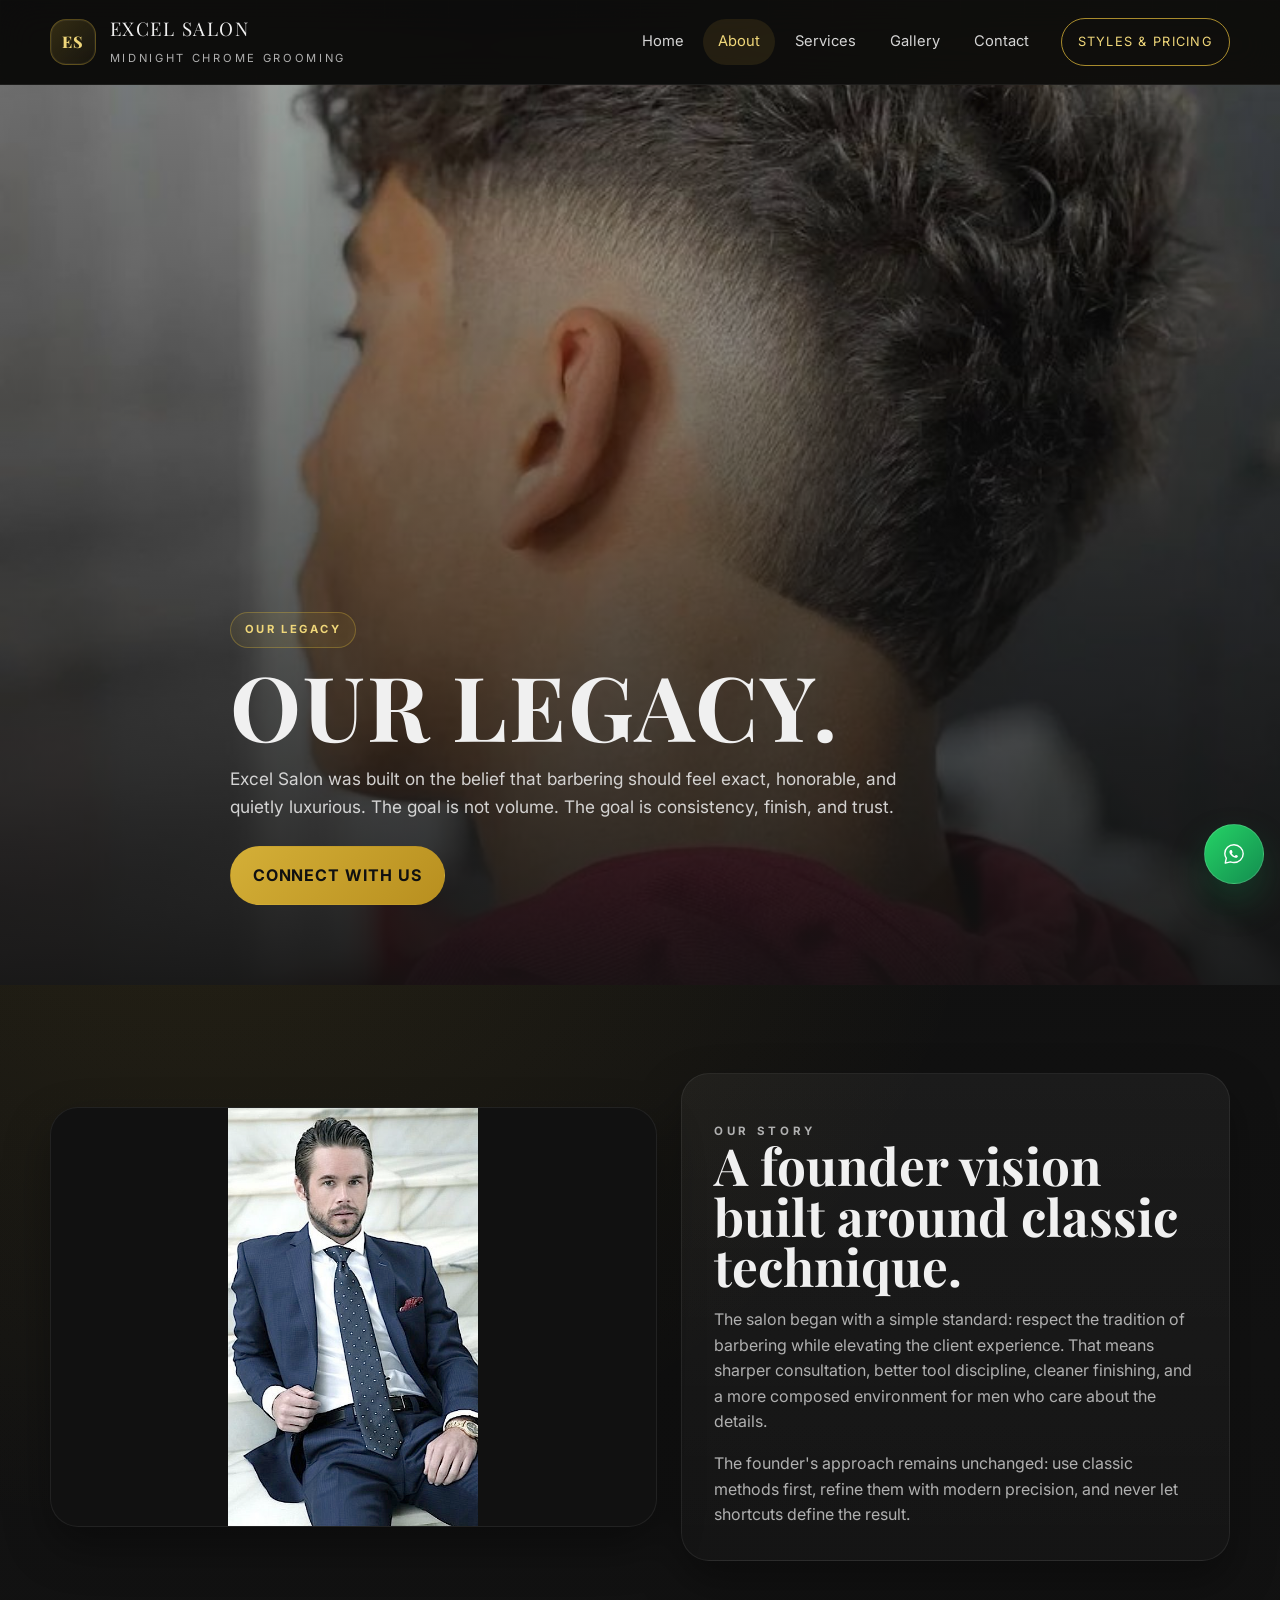
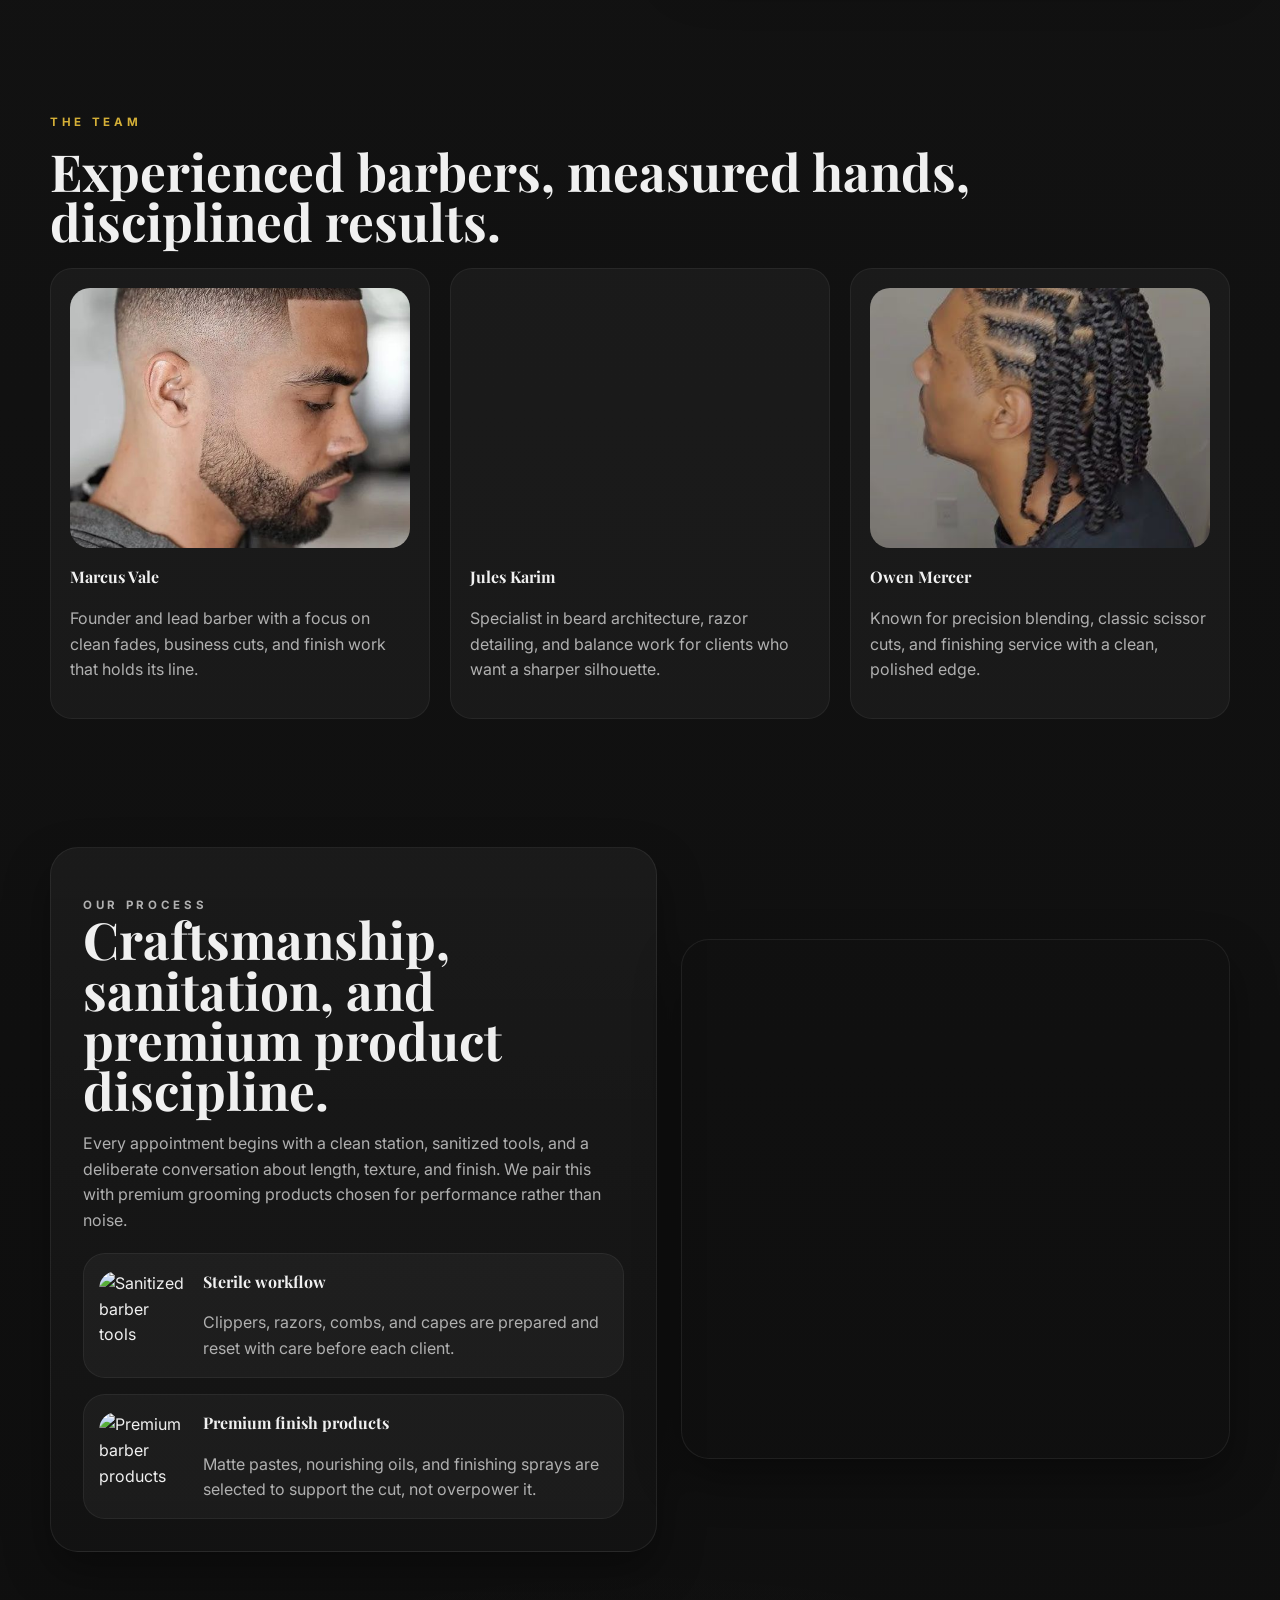
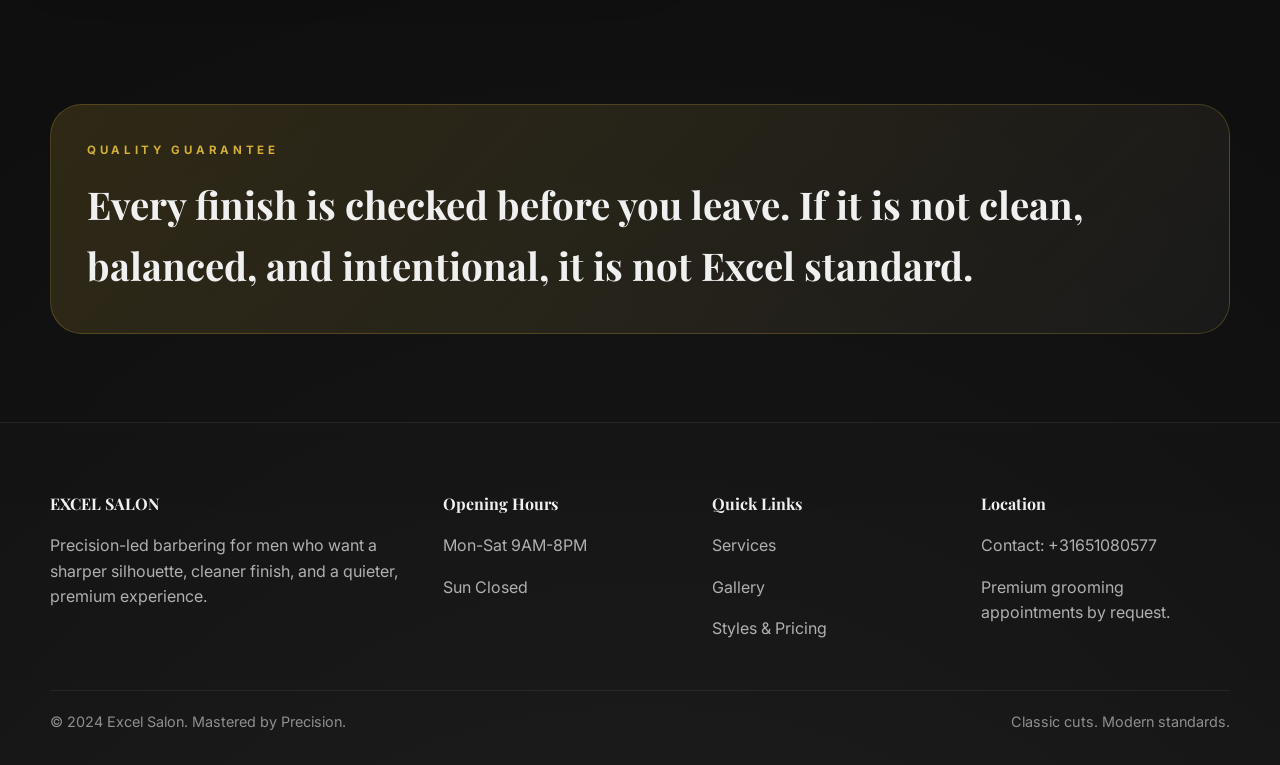
==== about.html @ 348586d0 "Initial commit" ====
<!doctype html>
<html lang="en">
<head>
  <meta charset="utf-8">
  <meta name="viewport" content="width=device-width, initial-scale=1">
  <meta name="description" content="Learn the story, standards, and team behind Excel Salon.">
  <title>Excel Salon | About Us</title>
  <link rel="stylesheet" href="styles.css">
</head>
<body>
  <!-- Global header injected by scripts.js -->
  <div data-global-header></div>

  <main>
    <section class="hero">
      <div class="hero-media" style="background-image:url('img/mens-28.jpg');"></div>
      <div class="container hero-copy reveal">
        <span class="hero-eyebrow">Our Legacy</span>
        <h1 class="hero-title">OUR LEGACY.</h1>
        <p>Excel Salon was built on the belief that barbering should feel exact, honorable, and quietly luxurious. The goal is not volume. The goal is consistency, finish, and trust.</p>
        <div class="hero-actions">
          <a class="btn btn-primary" href="contact.html">Connect With Us</a>
        </div>
      </div>
    </section>

    <section class="section reveal">
      <div class="container split">
        <div class="panel card-media" style="background-image:url('img/founder.jpg'); background-size:contain; background-repeat:no-repeat; background-position:center top; background-color:#111; min-height:420px;"></div>
        <div class="copy-block panel">
          <p class="section-kicker">Our Story</p>
          <h2 class="section-title">A founder vision built around classic technique.</h2>
          <p>The salon began with a simple standard: respect the tradition of barbering while elevating the client experience. That means sharper consultation, better tool discipline, cleaner finishing, and a more composed environment for men who care about the details.</p>
          <p>The founder's approach remains unchanged: use classic methods first, refine them with modern precision, and never let shortcuts define the result.</p>
        </div>
      </div>
    </section>

    <section class="section compact reveal">
      <div class="container">
        <p class="section-kicker">The Team</p>
        <h2 class="section-title">Experienced barbers, measured hands, disciplined results.</h2>
        <div class="grid-3" style="margin-top:1.4rem;">
          <article class="team-card">
            <div class="team-avatar" style="background-image:url('img/mens-11.jpg');"></div>
            <h4>Marcus Vale</h4>
            <p>Founder and lead barber with a focus on clean fades, business cuts, and finish work that holds its line.</p>
          </article>
          <article class="team-card">
            <div class="team-avatar" style="background-image:url('https://images.unsplash.com/photo-1519085360753-af0119f7cbe7?auto=format&fit=crop&w=1000&q=80');"></div>
            <h4>Jules Karim</h4>
            <p>Specialist in beard architecture, razor detailing, and balance work for clients who want a sharper silhouette.</p>
          </article>
          <article class="team-card">
            <div class="team-avatar" style="background-image:url('img/mens-25.jpg');"></div>
            <h4>Owen Mercer</h4>
            <p>Known for precision blending, classic scissor cuts, and finishing service with a clean, polished edge.</p>
          </article>
        </div>
      </div>
    </section>

    <section class="section compact reveal">
      <div class="container split">
        <div class="copy-block panel">
          <p class="section-kicker">Our Process</p>
          <h2 class="section-title">Craftsmanship, sanitation, and premium product discipline.</h2>
          <p>Every appointment begins with a clean station, sanitized tools, and a deliberate conversation about length, texture, and finish. We pair this with premium grooming products chosen for performance rather than noise.</p>
          <div class="feature-list" style="margin-top:1.2rem;">
            <div class="feature-item">
              <img class="feature-thumb" src="https://images.unsplash.com/photo-1624747006121-5e0c1b5b78c7?auto=format&fit=crop&w=500&q=80" alt="Sanitized barber tools">
              <div>
                <h4>Sterile workflow</h4>
                <p>Clippers, razors, combs, and capes are prepared and reset with care before each client.</p>
              </div>
            </div>
            <div class="feature-item">
              <img class="feature-thumb" src="https://images.unsplash.com/photo-1582095133179-bfd08e2fc6b3?auto=format&fit=crop&w=500&q=80" alt="Premium barber products">
              <div>
                <h4>Premium finish products</h4>
                <p>Matte pastes, nourishing oils, and finishing sprays are selected to support the cut, not overpower it.</p>
              </div>
            </div>
          </div>
        </div>
        <div class="panel card-media" style="background-image:url('https://images.unsplash.com/photo-1521590832167-7bcbfaa6381f?auto=format&fit=crop&w=1200&q=80'); min-height:520px;"></div>
      </div>
    </section>

    <section class="section reveal">
      <div class="container cta-banner">
        <p class="section-kicker">Quality Guarantee</p>
        <h2>Every finish is checked before you leave. If it is not clean, balanced, and intentional, it is not Excel standard.</h2>
      </div>
    </section>
  </main>

  <!-- Global footer injected by scripts.js -->
  <div data-global-footer></div>
  <script src="scripts.js" defer></script>
</body>
</html>
---- styles.css ----
@import url('https://fonts.googleapis.com/css2?family=Inter:wght@400;500;600;700;800&family=Playfair+Display:wght@600;700;800&display=swap');

:root {
  --bg: #121212;
  --bg-soft: #171717;
  --bg-panel: #1b1b1b;
  --bg-elevated: #202020;
  --text: #f0f0f0;
  --muted: #b0b0b0;
  --line: #333333;
  --gold: #d4af37;
  --gold-soft: #f0d77a;
  --green: #25d366;
  --shadow: 0 20px 45px rgba(0, 0, 0, 0.35);
  --radius-xl: 28px;
  --radius-lg: 22px;
  --radius-md: 16px;
  --max-width: 1180px;
}

* {
  box-sizing: border-box;
}

html {
  scroll-behavior: smooth;
}

body {
  margin: 0;
  font-family: 'Inter', sans-serif;
  color: var(--text);
  background:
    radial-gradient(circle at 15% 18%, rgba(212, 175, 55, 0.12), transparent 24%),
    radial-gradient(circle at 86% 8%, rgba(212, 175, 55, 0.08), transparent 18%),
    radial-gradient(circle at 50% 110%, rgba(255, 255, 255, 0.05), transparent 28%),
    linear-gradient(180deg, #0d0d0d 0%, #121212 34%, #0e0e0e 100%);
  line-height: 1.6;
}

body::before {
  content: '';
  position: fixed;
  inset: 0;
  pointer-events: none;
  background-image:
    linear-gradient(rgba(255, 255, 255, 0.02) 1px, transparent 1px),
    linear-gradient(90deg, rgba(255, 255, 255, 0.02) 1px, transparent 1px);
  background-size: 64px 64px;
  mask-image: linear-gradient(180deg, rgba(0, 0, 0, 0.75), transparent 95%);
  z-index: -1;
}

a {
  color: inherit;
  text-decoration: none;
}

img {
  display: block;
  max-width: 100%;
}

button,
input,
textarea,
select {
  font: inherit;
}

main {
  display: block;
}

.container {
  width: min(var(--max-width), calc(100% - 2rem));
  margin: 0 auto;
}

.section {
  padding: 5.5rem 0;
}

.section.compact {
  padding: 4rem 0;
}

.section-kicker {
  text-transform: uppercase;
  letter-spacing: 0.32em;
  color: var(--gold);
  font-size: 0.72rem;
  font-weight: 700;
  margin: 0 0 0.9rem;
}

.section-title {
  font-family: 'Playfair Display', serif;
  font-size: clamp(2rem, 4vw, 4rem);
  line-height: 0.98;
  margin: 0;
}

.section-subtitle {
  color: var(--muted);
  max-width: 760px;
  margin: 1rem 0 0;
  font-size: 1.02rem;
}

.surface {
  background: linear-gradient(180deg, rgba(255, 255, 255, 0.03), rgba(255, 255, 255, 0));
  border: 1px solid rgba(255, 255, 255, 0.06);
  box-shadow: var(--shadow);
}

.panel {
  background: linear-gradient(180deg, rgba(255, 255, 255, 0.045), rgba(255, 255, 255, 0.015));
  border: 1px solid rgba(255, 255, 255, 0.07);
  border-radius: var(--radius-xl);
  box-shadow: var(--shadow);
}

.grid-2 {
  display: grid;
  grid-template-columns: repeat(2, minmax(0, 1fr));
  gap: 1.5rem;
}

.grid-3 {
  display: grid;
  grid-template-columns: repeat(3, minmax(0, 1fr));
  gap: 1.25rem;
}

.grid-4 {
  display: grid;
  grid-template-columns: repeat(4, minmax(0, 1fr));
  gap: 1.25rem;
}

.hero {
  position: relative;
  min-height: 100svh;
  display: grid;
  align-items: end;
  padding: 8rem 0 5rem;
  overflow: clip;
}

.hero::before {
  content: '';
  position: absolute;
  inset: 0;
  background: linear-gradient(180deg, rgba(18, 18, 18, 0.3) 0%, rgba(18, 18, 18, 0.65) 55%, rgba(18, 18, 18, 0.95) 100%);
  z-index: 0;
}

.hero-media {
  position: absolute;
  inset: 0;
  z-index: -1;
  background-position: center;
  background-size: cover;
  filter: saturate(1.02) contrast(1.02);
}

.hero-copy {
  position: relative;
  z-index: 1;
  max-width: 820px;
}

.hero-eyebrow {
  display: inline-flex;
  align-items: center;
  gap: 0.5rem;
  margin-bottom: 1rem;
  padding: 0.5rem 0.85rem;
  border: 1px solid rgba(212, 175, 55, 0.34);
  border-radius: 999px;
  color: var(--gold-soft);
  background: rgba(212, 175, 55, 0.08);
  text-transform: uppercase;
  letter-spacing: 0.22em;
  font-size: 0.7rem;
  font-weight: 700;
}

.hero-title {
  font-family: 'Playfair Display', serif;
  font-size: clamp(3rem, 7vw, 6.4rem);
  line-height: 0.92;
  margin: 0;
  text-transform: uppercase;
  letter-spacing: 0.02em;
}

.hero-copy p {
  max-width: 690px;
  color: rgba(240, 240, 240, 0.85);
  font-size: 1.08rem;
  margin: 1.15rem 0 0;
}

.hero-actions,
.action-row {
  display: flex;
  flex-wrap: wrap;
  gap: 0.9rem;
  margin-top: 1.6rem;
}

.btn {
  display: inline-flex;
  align-items: center;
  justify-content: center;
  gap: 0.55rem;
  padding: 0.98rem 1.35rem;
  border-radius: 999px;
  border: 1px solid transparent;
  font-weight: 700;
  letter-spacing: 0.06em;
  text-transform: uppercase;
  transition: transform 0.25s ease, border-color 0.25s ease, background 0.25s ease, color 0.25s ease;
}

.btn:hover {
  transform: translateY(-2px);
}

.btn-primary {
  background: linear-gradient(135deg, var(--gold) 0%, #b88f1f 100%);
  color: #101010;
}

.btn-secondary {
  background: transparent;
  color: var(--text);
  border-color: rgba(255, 255, 255, 0.14);
}

.btn-outline {
  background: transparent;
  color: var(--gold-soft);
  border-color: rgba(212, 175, 55, 0.7);
}

.header-shell {
  position: sticky;
  top: 0;
  z-index: 1000;
  backdrop-filter: blur(18px);
  background: rgba(12, 12, 12, 0.68);
  border-bottom: 1px solid rgba(255, 255, 255, 0.06);
}

.header-shell.scrolled {
  background: rgba(12, 12, 12, 0.92);
}

.header-shell .nav-wrap {
  width: min(var(--max-width), calc(100% - 2rem));
  margin: 0 auto;
  min-height: 84px;
  display: flex;
  align-items: center;
  justify-content: space-between;
  gap: 1rem;
}

.brand {
  display: inline-flex;
  align-items: center;
  gap: 0.85rem;
  min-width: fit-content;
}

.brand-mark {
  width: 46px;
  height: 46px;
  border-radius: 16px;
  display: grid;
  place-items: center;
  background: linear-gradient(135deg, rgba(212, 175, 55, 0.2), rgba(212, 175, 55, 0.05));
  border: 1px solid rgba(212, 175, 55, 0.3);
  box-shadow: inset 0 0 0 1px rgba(255, 255, 255, 0.05);
  font-family: 'Playfair Display', serif;
  color: var(--gold-soft);
  font-weight: 800;
  letter-spacing: 0.06em;
}

.brand-name {
  font-family: 'Playfair Display', serif;
  font-size: 1.18rem;
  letter-spacing: 0.08em;
}

.brand-tag {
  font-size: 0.7rem;
  letter-spacing: 0.24em;
  text-transform: uppercase;
  color: var(--muted);
}

.nav-main {
  display: flex;
  align-items: center;
  gap: 1rem;
  flex-wrap: wrap;
  justify-content: flex-end;
}

.nav-links {
  display: flex;
  align-items: center;
  gap: 0.25rem;
  flex-wrap: wrap;
}

.nav-links a,
.mobile-links a {
  padding: 0.7rem 0.95rem;
  border-radius: 999px;
  font-size: 0.92rem;
  color: rgba(240, 240, 240, 0.88);
  transition: background 0.25s ease, color 0.25s ease, border-color 0.25s ease;
}

.nav-links a:hover,
.nav-links a.active,
.mobile-links a:hover,
.mobile-links a.active {
  background: rgba(212, 175, 55, 0.11);
  color: var(--gold-soft);
}

.nav-cta {
  padding: 0.82rem 1rem;
  border-radius: 999px;
  border: 1px solid rgba(212, 175, 55, 0.78);
  color: var(--gold-soft);
  text-transform: uppercase;
  font-size: 0.8rem;
  letter-spacing: 0.1em;
  white-space: nowrap;
}

.menu-toggle {
  display: none;
  border: 1px solid rgba(255, 255, 255, 0.12);
  background: rgba(255, 255, 255, 0.03);
  color: var(--text);
  border-radius: 14px;
  width: 48px;
  height: 48px;
}

.mobile-menu {
  display: none;
  position: fixed;
  inset: 84px 0 auto 0;
  background: rgba(11, 11, 11, 0.98);
  backdrop-filter: blur(20px);
  border-bottom: 1px solid rgba(255, 255, 255, 0.06);
  z-index: 999;
  padding: 1.25rem;
}

.mobile-menu.open {
  display: block;
}

.mobile-links {
  display: grid;
  gap: 0.5rem;
}

.mobile-links .nav-cta {
  display: inline-flex;
  width: fit-content;
  margin-top: 0.35rem;
}

.card {
  overflow: hidden;
  border-radius: var(--radius-xl);
  background: linear-gradient(180deg, rgba(255, 255, 255, 0.05), rgba(255, 255, 255, 0.02));
  border: 1px solid rgba(255, 255, 255, 0.07);
  box-shadow: var(--shadow);
}

.card-media {
  position: relative;
  min-height: 240px;
  background-size: cover;
  background-position: center;
}

.card-body {
  padding: 1.3rem;
}

.card-body h3,
.card-body h4 {
  margin: 0 0 0.55rem;
  font-family: 'Playfair Display', serif;
  line-height: 1.08;
}

.card-body p {
  margin: 0;
  color: var(--muted);
}

.card-meta {
  display: flex;
  justify-content: space-between;
  gap: 1rem;
  align-items: center;
  margin-top: 1rem;
  color: var(--gold-soft);
  font-weight: 700;
}

.card-link {
  font-size: 0.82rem;
  letter-spacing: 0.1em;
  text-transform: uppercase;
  color: var(--gold-soft);
}

.stat-strip {
  display: grid;
  grid-template-columns: repeat(3, minmax(0, 1fr));
  gap: 1rem;
  margin-top: 1.5rem;
}

.stat {
  padding: 1.1rem 1.2rem;
  border-radius: var(--radius-lg);
  background: rgba(255, 255, 255, 0.04);
  border: 1px solid rgba(255, 255, 255, 0.07);
}

.stat strong {
  display: block;
  font-family: 'Playfair Display', serif;
  font-size: 1.55rem;
  color: var(--gold-soft);
}

.stat span {
  color: var(--muted);
  font-size: 0.92rem;
}

.split {
  display: grid;
  grid-template-columns: 1.05fr 0.95fr;
  gap: 1.5rem;
  align-items: center;
}

.copy-block {
  padding: 2rem;
}

.copy-block p {
  color: var(--muted);
  margin: 1rem 0 0;
}

.pill-list {
  display: flex;
  flex-wrap: wrap;
  gap: 0.7rem;
  margin-top: 1.2rem;
}

.pill {
  border: 1px solid rgba(255, 255, 255, 0.08);
  border-radius: 999px;
  padding: 0.55rem 0.9rem;
  color: var(--text);
  background: rgba(255, 255, 255, 0.03);
  font-size: 0.9rem;
}

.feature-list {
  display: grid;
  gap: 1rem;
}

.feature-item {
  display: grid;
  grid-template-columns: 88px 1fr;
  gap: 1rem;
  align-items: center;
  padding: 0.95rem;
  border-radius: var(--radius-lg);
  background: rgba(255, 255, 255, 0.04);
  border: 1px solid rgba(255, 255, 255, 0.06);
}

.feature-thumb {
  width: 88px;
  height: 88px;
  border-radius: 18px;
  object-fit: cover;
}

.feature-item h4,
.price-item h4,
.review h4,
.team-card h4,
.info-card h4 {
  margin: 0 0 0.35rem;
  font-family: 'Playfair Display', serif;
}

.review-grid {
  display: grid;
  grid-template-columns: repeat(3, minmax(0, 1fr));
  gap: 1rem;
}

.review {
  padding: 1.3rem;
  border-radius: var(--radius-lg);
  background: rgba(255, 255, 255, 0.04);
  border: 1px solid rgba(255, 255, 255, 0.06);
}

.review p,
.team-card p,
.info-card p,
.price-item p,
.faq-item p,
.hours-table td,
.hours-table th {
  color: var(--muted);
}

.cta-banner {
  border-radius: calc(var(--radius-xl) + 4px);
  padding: 2.25rem;
  background: linear-gradient(135deg, rgba(212, 175, 55, 0.16), rgba(255, 255, 255, 0.04));
  border: 1px solid rgba(212, 175, 55, 0.24);
}

.cta-banner h2 {
  font-family: 'Playfair Display', serif;
  font-size: clamp(1.8rem, 3vw, 3rem);
  margin: 0;
}

.caption {
  font-size: 0.85rem;
  text-transform: uppercase;
  letter-spacing: 0.16em;
  color: var(--gold-soft);
}

.team-card,
.info-card,
.price-item,
.faq-item {
  padding: 1.2rem;
  border-radius: var(--radius-lg);
  background: rgba(255, 255, 255, 0.04);
  border: 1px solid rgba(255, 255, 255, 0.06);
}

.team-avatar {
  height: 260px;
  border-radius: 20px;
  background-size: cover;
  background-position: center;
  margin-bottom: 1rem;
}

.price-grid {
  display: grid;
  gap: 1rem;
}

.listing-note {
  display: inline-flex;
  align-items: center;
  gap: 0.5rem;
  padding: 0.6rem 0.9rem;
  border-radius: 999px;
  background: rgba(37, 211, 102, 0.08);
  border: 1px solid rgba(37, 211, 102, 0.25);
  color: #b7ffd0;
  text-transform: uppercase;
  letter-spacing: 0.18em;
  font-size: 0.68rem;
  font-weight: 700;
}

.listing-toolbar {
  display: flex;
  flex-wrap: wrap;
  gap: 0.7rem;
  margin-top: 1.25rem;
}

.listing-chip {
  padding: 0.6rem 0.9rem;
  border-radius: 999px;
  border: 1px solid rgba(255, 255, 255, 0.08);
  background: rgba(255, 255, 255, 0.03);
  color: var(--muted);
  font-size: 0.85rem;
}

.listing-grid {
  display: grid;
  grid-template-columns: repeat(3, minmax(0, 1fr));
  gap: 1rem;
}

.listing-card {
  overflow: hidden;
  border-radius: var(--radius-xl);
  background: linear-gradient(180deg, rgba(255, 255, 255, 0.05), rgba(255, 255, 255, 0.02));
  border: 1px solid rgba(255, 255, 255, 0.07);
  box-shadow: var(--shadow);
  display: grid;
}

.listing-card .card-media {
  min-height: 0;
  aspect-ratio: 4 / 3;
  width: 100%;
  background-position: center;
}

.listing-body {
  padding: 1.15rem;
  display: grid;
  gap: 0.8rem;
}

.listing-head {
  display: flex;
  justify-content: space-between;
  gap: 1rem;
  align-items: flex-start;
}

.listing-head h3 {
  margin: 0;
  font-family: 'Playfair Display', serif;
  line-height: 1.05;
}

.listing-price {
  color: var(--gold-soft);
  font-weight: 800;
  white-space: nowrap;
}

.listing-body p {
  margin: 0;
  color: var(--muted);
}

.listing-meta {
  display: flex;
  flex-wrap: wrap;
  gap: 0.5rem;
}

.listing-pill {
  padding: 0.45rem 0.7rem;
  border-radius: 999px;
  background: rgba(212, 175, 55, 0.08);
  border: 1px solid rgba(212, 175, 55, 0.16);
  color: var(--gold-soft);
  font-size: 0.75rem;
  letter-spacing: 0.08em;
  text-transform: uppercase;
}

.listing-actions {
  display: flex;
  flex-wrap: wrap;
  gap: 0.7rem;
  margin-top: 0.2rem;
}

.listing-banner {
  display: grid;
  gap: 0.85rem;
  padding: 1.2rem 1.4rem;
  border-radius: var(--radius-lg);
  background: linear-gradient(135deg, rgba(37, 211, 102, 0.08), rgba(212, 175, 55, 0.08));
  border: 1px solid rgba(255, 255, 255, 0.06);
}

.listing-banner strong {
  color: var(--text);
}

.price-item {
  display: grid;
  grid-template-columns: 96px 1fr auto;
  gap: 1rem;
  align-items: center;
}

.price-thumb {
  width: 96px;
  height: 96px;
  border-radius: 20px;
  object-fit: cover;
}

.price-tag {
  min-width: 92px;
  text-align: right;
  color: var(--gold-soft);
  font-weight: 800;
}

.gallery-grid {
  display: grid;
  grid-template-columns: repeat(3, minmax(0, 1fr));
  gap: 1rem;
}

.gallery-marquee {
  margin-top: 1.3rem;
  overflow: hidden;
  border-radius: var(--radius-xl);
  border: 1px solid rgba(255, 255, 255, 0.08);
  background: rgba(255, 255, 255, 0.03);
  box-shadow: var(--shadow);
}

.gallery-marquee-track {
  display: flex;
  width: max-content;
  gap: 0.8rem;
  padding: 0.8rem;
  animation: gallery-scroll 36s linear infinite;
}

.gallery-marquee-track img {
  width: 260px;
  aspect-ratio: 4 / 3;
  object-fit: cover;
  border-radius: 14px;
  border: 1px solid rgba(255, 255, 255, 0.08);
  flex-shrink: 0;
}

@keyframes gallery-scroll {
  0% {
    transform: translateX(0);
  }
  100% {
    transform: translateX(calc(-50% - 0.4rem));
  }
}

.gallery-grid .card-media {
  min-height: 260px;
}

.before-after {
  display: grid;
  grid-template-columns: repeat(2, minmax(0, 1fr));
  gap: 1rem;
}

.before,
.after {
  padding: 1rem;
  border-radius: var(--radius-lg);
  background: rgba(255, 255, 255, 0.04);
  border: 1px solid rgba(255, 255, 255, 0.06);
}

.map-frame {
  width: 100%;
  min-height: 420px;
  border: 0;
  border-radius: var(--radius-xl);
  filter: grayscale(1) contrast(1.05) brightness(0.85);
  box-shadow: var(--shadow);
}

.form-grid {
  display: grid;
  gap: 1rem;
}

.field {
  display: grid;
  gap: 0.45rem;
}

.field label {
  font-size: 0.82rem;
  text-transform: uppercase;
  letter-spacing: 0.16em;
  color: var(--gold-soft);
}

.field input,
.field textarea,
.field select {
  width: 100%;
  padding: 0.95rem 1rem;
  border-radius: 16px;
  background: rgba(255, 255, 255, 0.04);
  color: var(--text);
  border: 1px solid rgba(255, 255, 255, 0.08);
  outline: none;
}

.field textarea {
  min-height: 160px;
  resize: vertical;
}

.field input::placeholder,
.field textarea::placeholder {
  color: #8d8d8d;
}

.contact-grid {
  display: grid;
  grid-template-columns: 1.1fr 0.9fr;
  gap: 1.5rem;
}

.info-stack {
  display: grid;
  gap: 1rem;
}

.hours-table {
  width: 100%;
  border-collapse: collapse;
  overflow: hidden;
  border-radius: var(--radius-lg);
}

.hours-table th,
.hours-table td {
  text-align: left;
  padding: 0.85rem 1rem;
  border-bottom: 1px solid rgba(255, 255, 255, 0.06);
}

.hours-table th {
  color: var(--gold-soft);
}

.footer {
  padding: 4.3rem 0 2rem;
  border-top: 1px solid rgba(255, 255, 255, 0.06);
  background: linear-gradient(180deg, rgba(255, 255, 255, 0.01), rgba(255, 255, 255, 0.02));
}

.footer-grid {
  display: grid;
  grid-template-columns: 1.5fr 1fr 1fr 1fr;
  gap: 1.25rem;
}

.footer h4 {
  font-family: 'Playfair Display', serif;
  margin: 0 0 0.85rem;
}

.footer a,
.footer p {
  color: var(--muted);
}

.footer a:hover {
  color: var(--gold-soft);
}

.footer-note {
  margin-top: 2rem;
  padding-top: 1.2rem;
  border-top: 1px solid rgba(255, 255, 255, 0.06);
  display: flex;
  gap: 1rem;
  flex-wrap: wrap;
  align-items: center;
  justify-content: space-between;
  color: #8f8f8f;
  font-size: 0.9rem;
}

.floating-whatsapp {
  position: fixed;
  right: 1rem;
  bottom: 1rem;
  z-index: 1100;
}

.whatsapp-button {
  position: relative;
  width: 60px;
  height: 60px;
  display: grid;
  place-items: center;
  border-radius: 50%;
  background: linear-gradient(135deg, #25d366 0%, #138d4f 100%);
  border: 1px solid rgba(255, 255, 255, 0.15);
  box-shadow: 0 18px 36px rgba(19, 141, 79, 0.28);
  animation: pulse 2.6s infinite;
}

.whatsapp-button:hover .whatsapp-tooltip,
.whatsapp-button:focus-visible .whatsapp-tooltip {
  opacity: 1;
  transform: translateY(0);
}

.whatsapp-tooltip {
  position: absolute;
  right: 72px;
  bottom: 10px;
  white-space: nowrap;
  background: rgba(18, 18, 18, 0.96);
  color: var(--text);
  border: 1px solid rgba(255, 255, 255, 0.08);
  border-radius: 999px;
  padding: 0.65rem 0.9rem;
  font-size: 0.84rem;
  opacity: 0;
  transform: translateY(4px);
  transition: opacity 0.2s ease, transform 0.2s ease;
  box-shadow: var(--shadow);
}

.reveal {
  opacity: 0;
  transform: translateY(22px);
  transition: opacity 0.7s ease, transform 0.7s ease;
}

.reveal.visible {
  opacity: 1;
  transform: translateY(0);
}

@keyframes pulse {
  0% {
    box-shadow: 0 0 0 0 rgba(37, 211, 102, 0.55), 0 18px 36px rgba(19, 141, 79, 0.28);
  }
  70% {
    box-shadow: 0 0 0 18px rgba(37, 211, 102, 0), 0 18px 36px rgba(19, 141, 79, 0.28);
  }
  100% {
    box-shadow: 0 0 0 0 rgba(37, 211, 102, 0), 0 18px 36px rgba(19, 141, 79, 0.28);
  }
}

@media (max-width: 1080px) {
  .grid-4,
  .footer-grid,
  .contact-grid,
  .split {
    grid-template-columns: 1fr 1fr;
  }

  .gallery-grid,
  .grid-3,
  .review-grid,
  .listing-grid,
  .price-item {
    grid-template-columns: 1fr 1fr;
  }

  .price-item {
    align-items: start;
  }

  .price-tag {
    text-align: left;
  }
}

@media (max-width: 840px) {
  .header-shell .nav-wrap {
    min-height: 76px;
  }

  .nav-main,
  .nav-links {
    display: none;
  }

  .menu-toggle {
    display: inline-grid;
    place-items: center;
  }

  .mobile-menu {
    display: none;
  }

  .mobile-menu.open {
    display: block;
  }

  .grid-2,
  .grid-3,
  .grid-4,
  .split,
  .footer-grid,
  .contact-grid,
  .gallery-grid,
  .review-grid,
  .listing-grid,
  .before-after,
  .stat-strip {
    grid-template-columns: 1fr;
  }

  .hero {
    min-height: 86svh;
    padding-top: 6.5rem;
  }

  .hero-copy {
    max-width: 100%;
  }

  .hero-title {
    font-size: clamp(2.7rem, 12vw, 4.8rem);
  }

  .section {
    padding: 4.3rem 0;
  }

  .card-media,
  .listing-card .card-media,
  .gallery-grid .card-media,
  .team-avatar,
  .map-frame {
    min-height: 220px;
  }

  .listing-card .card-media {
    aspect-ratio: 4 / 3;
  }

  .feature-item {
    grid-template-columns: 1fr;
  }

  .gallery-marquee-track img {
    width: 220px;
  }

  .feature-thumb {
    width: 100%;
    height: 220px;
  }

  .price-item {
    grid-template-columns: 1fr;
  }

  .price-thumb {
    width: 100%;
    height: 220px;
  }
}

@media (max-width: 520px) {
  .container {
    width: min(var(--max-width), calc(100% - 1.2rem));
  }

  .hero-copy p,
  .section-subtitle {
    font-size: 0.98rem;
  }

  .cta-banner,
  .copy-block,
  .card-body,
  .team-card,
  .info-card,
  .price-item,
  .faq-item,
  .review {
    padding: 1rem;
  }

  .hero-actions,
  .action-row {
    gap: 0.7rem;
  }

  .btn,
  .nav-cta {
    width: 100%;
    justify-content: center;
  }

  .whatsapp-button {
    width: 56px;
    height: 56px;
  }

  .whatsapp-tooltip {
    right: 66px;
  }

  .gallery-marquee-track {
    animation-duration: 26s;
  }

  .gallery-marquee-track img {
    width: 180px;
  }
}
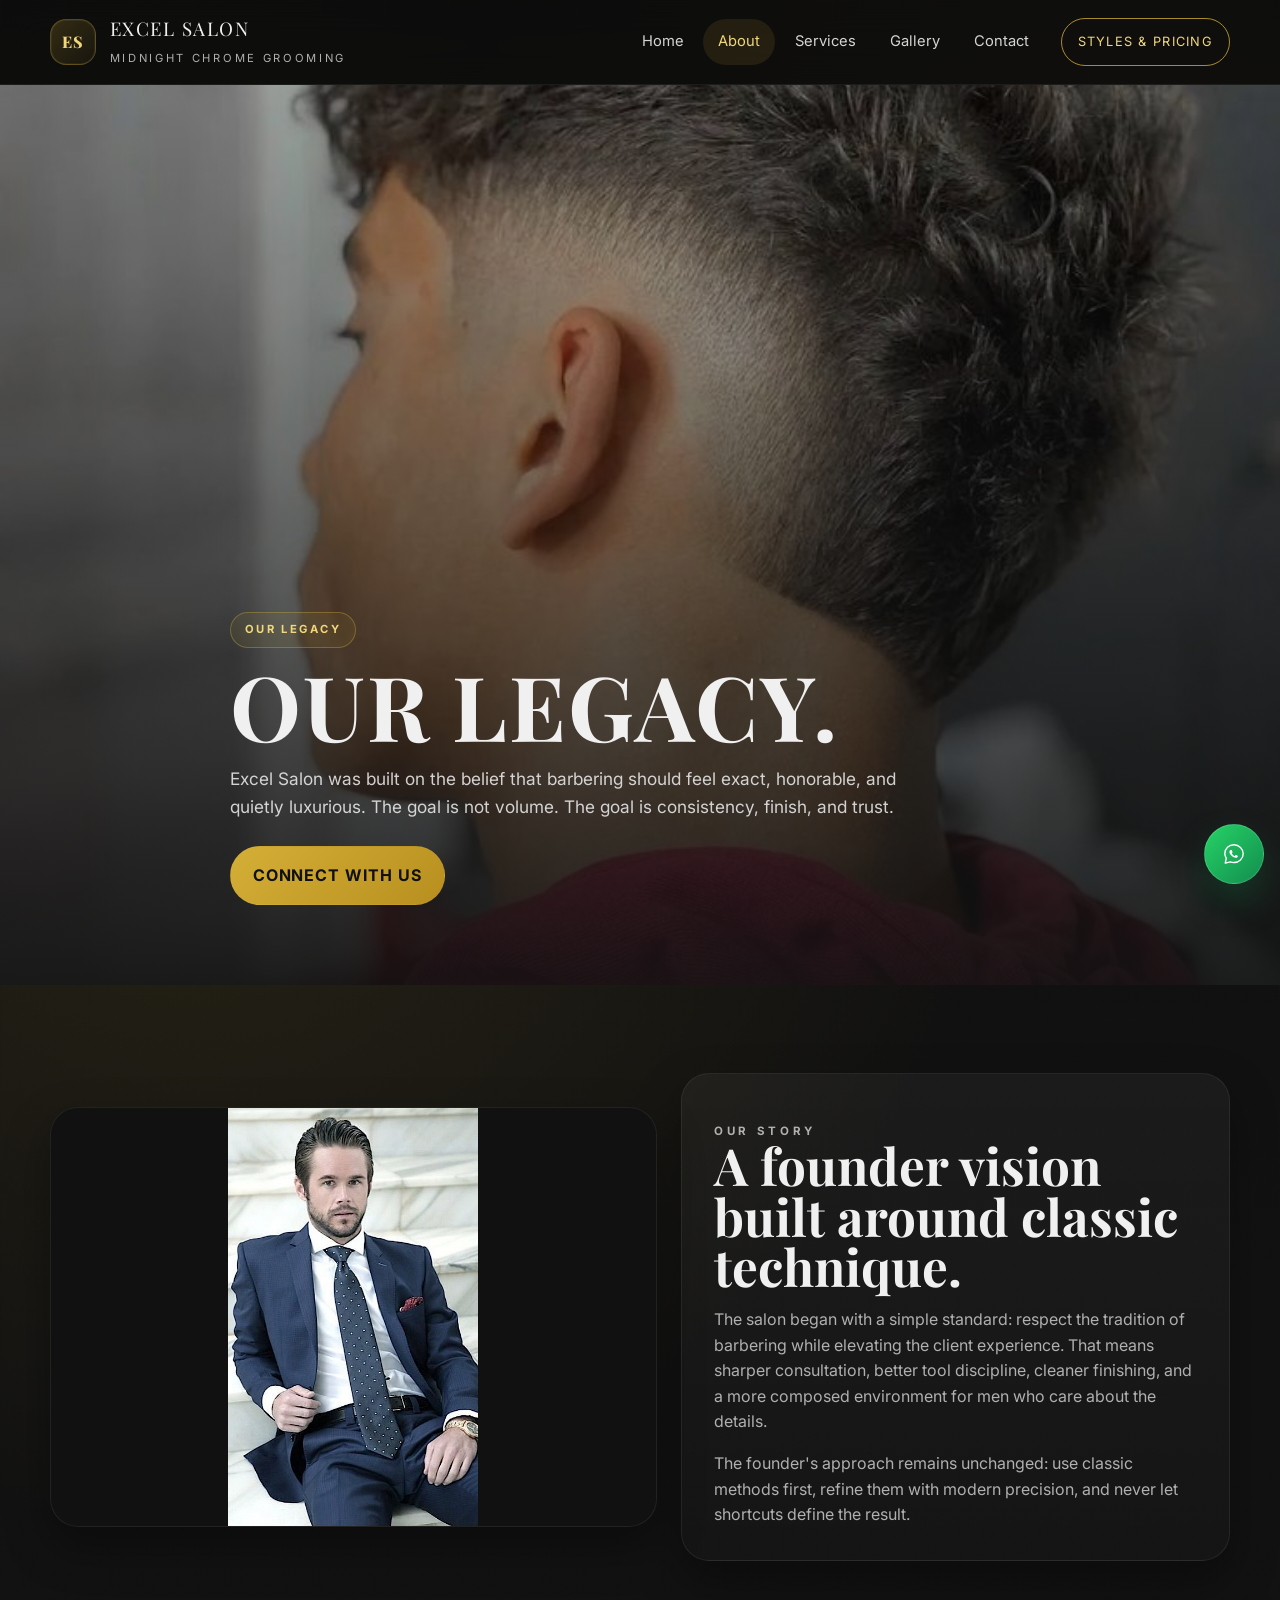
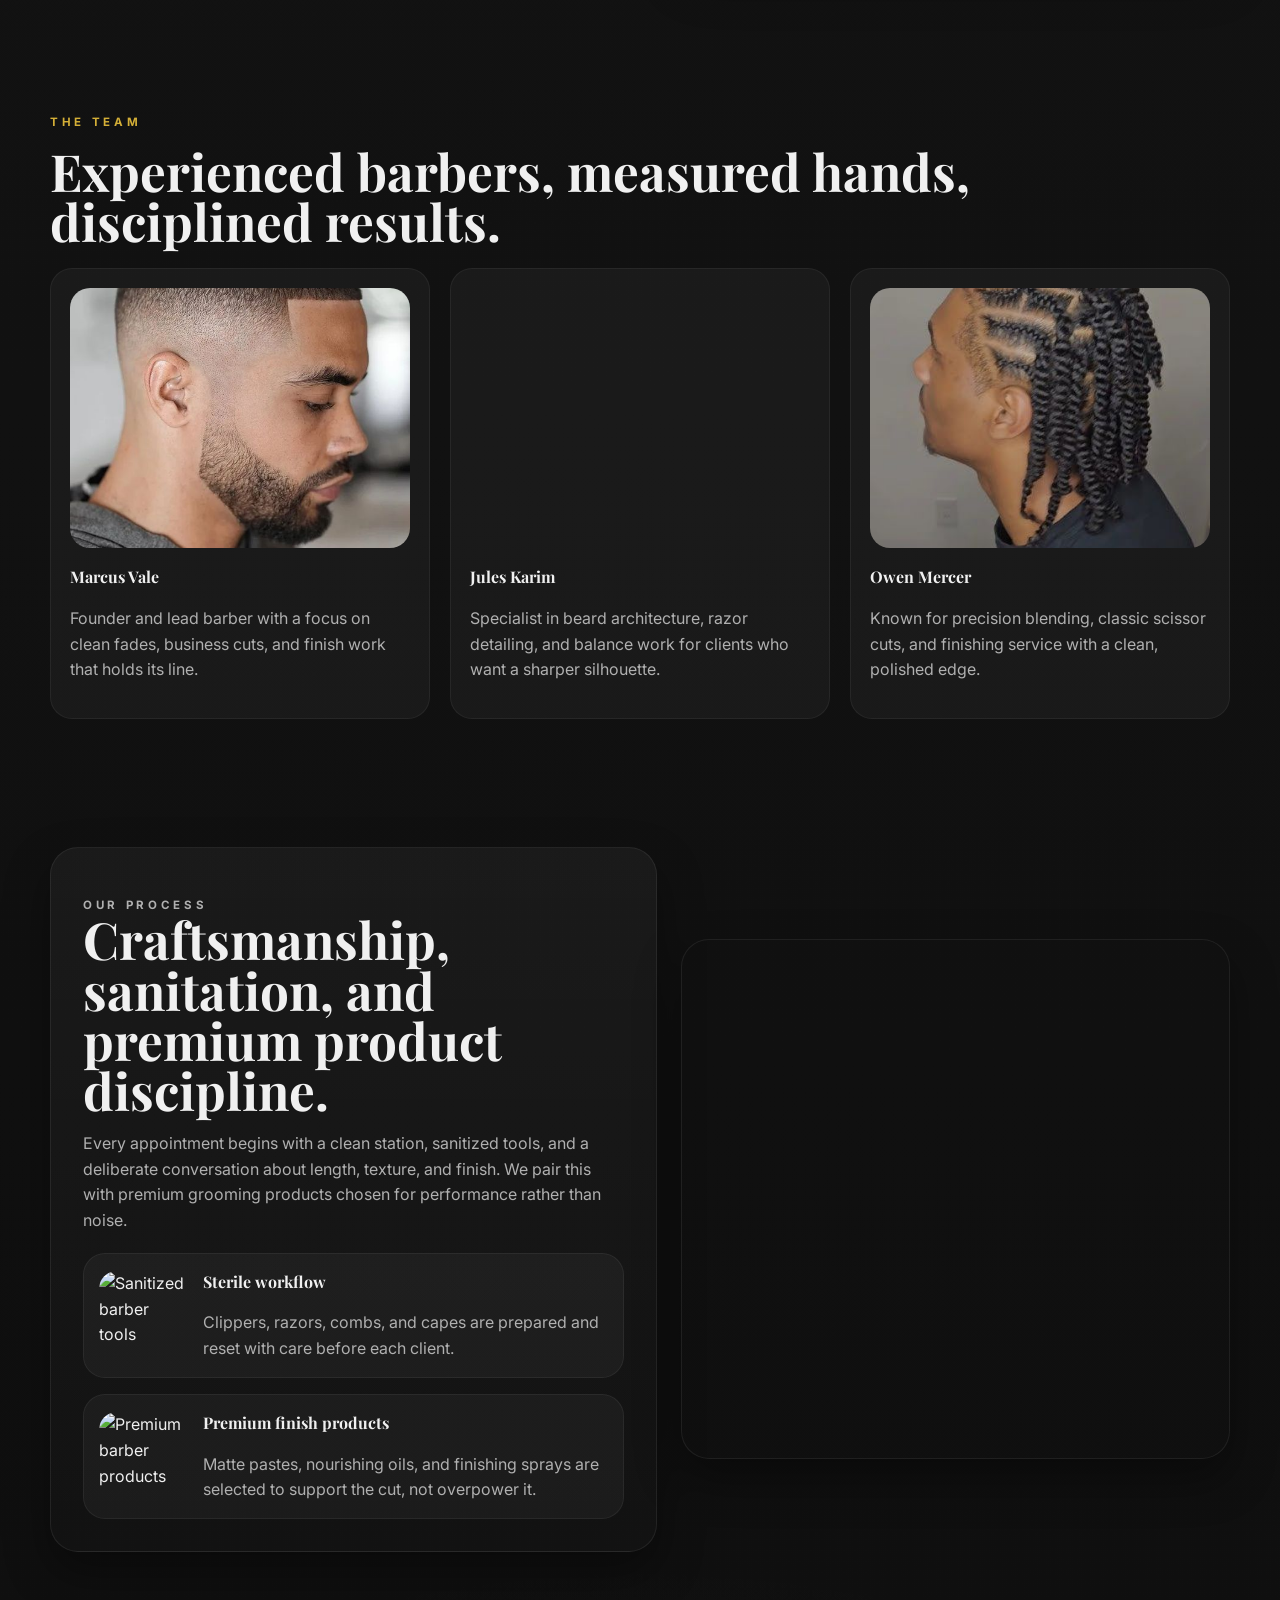
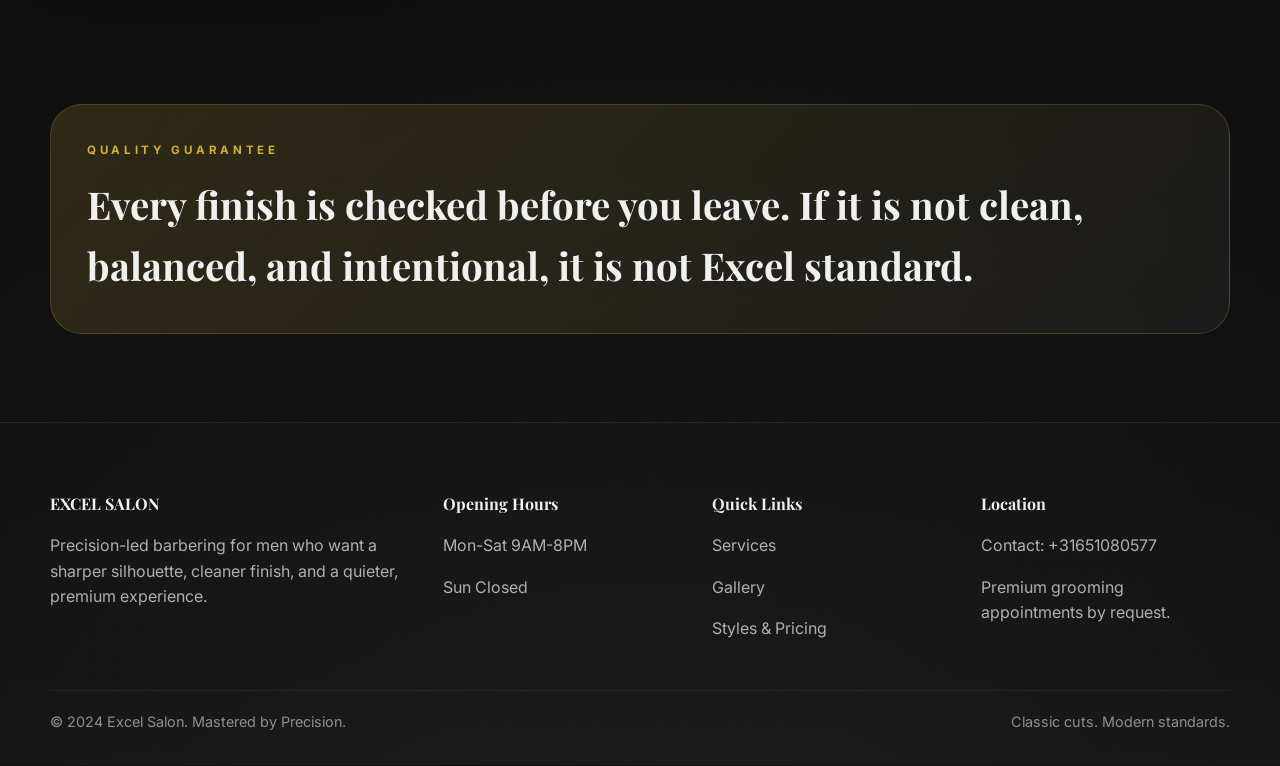
==== commit 8b371f4a: "Language update" ====
--- a/about.html
+++ b/about.html
@@ -1,5 +1,5 @@
 <!doctype html>
-<html lang="en">
+<html lang="es">
 <head>
   <meta charset="utf-8">
   <meta name="viewport" content="width=device-width, initial-scale=1">
--- a/styles.css
+++ b/styles.css
@@ -26,6 +26,60 @@
   scroll-behavior: smooth;
 }
 
+html[dir='rtl'] body {
+  direction: rtl;
+}
+
+html[dir='rtl'] .header-shell .nav-wrap,
+html[dir='rtl'] .hero-actions,
+html[dir='rtl'] .action-row,
+html[dir='rtl'] .footer-note,
+html[dir='rtl'] .card-meta,
+html[dir='rtl'] .listing-head,
+html[dir='rtl'] .listing-actions,
+html[dir='rtl'] .listing-toolbar,
+html[dir='rtl'] .feature-item,
+html[dir='rtl'] .price-item {
+  direction: rtl;
+}
+
+html[dir='rtl'] .header-shell .nav-wrap,
+html[dir='rtl'] .footer-note {
+  flex-direction: row-reverse;
+}
+
+.translate-host {
+  position: absolute;
+  width: 1px;
+  height: 1px;
+  overflow: hidden;
+  clip: rect(0 0 0 0);
+  clip-path: inset(50%);
+  white-space: nowrap;
+}
+
+.goog-te-banner-frame,
+.skiptranslate iframe,
+iframe.goog-te-banner-frame,
+.goog-te-gadget,
+.goog-te-gadget-simple,
+.goog-te-gadget-icon,
+.goog-te-balloon-frame,
+.goog-te-ftab,
+.goog-te-menu-value,
+.goog-tooltip,
+.goog-te-spinner-pos {
+  display: none !important;
+}
+
+body {
+  top: 0 !important;
+}
+
+.skiptranslate {
+  display: none !important;
+}
+
 body {
   margin: 0;
   font-family: 'Inter', sans-serif;
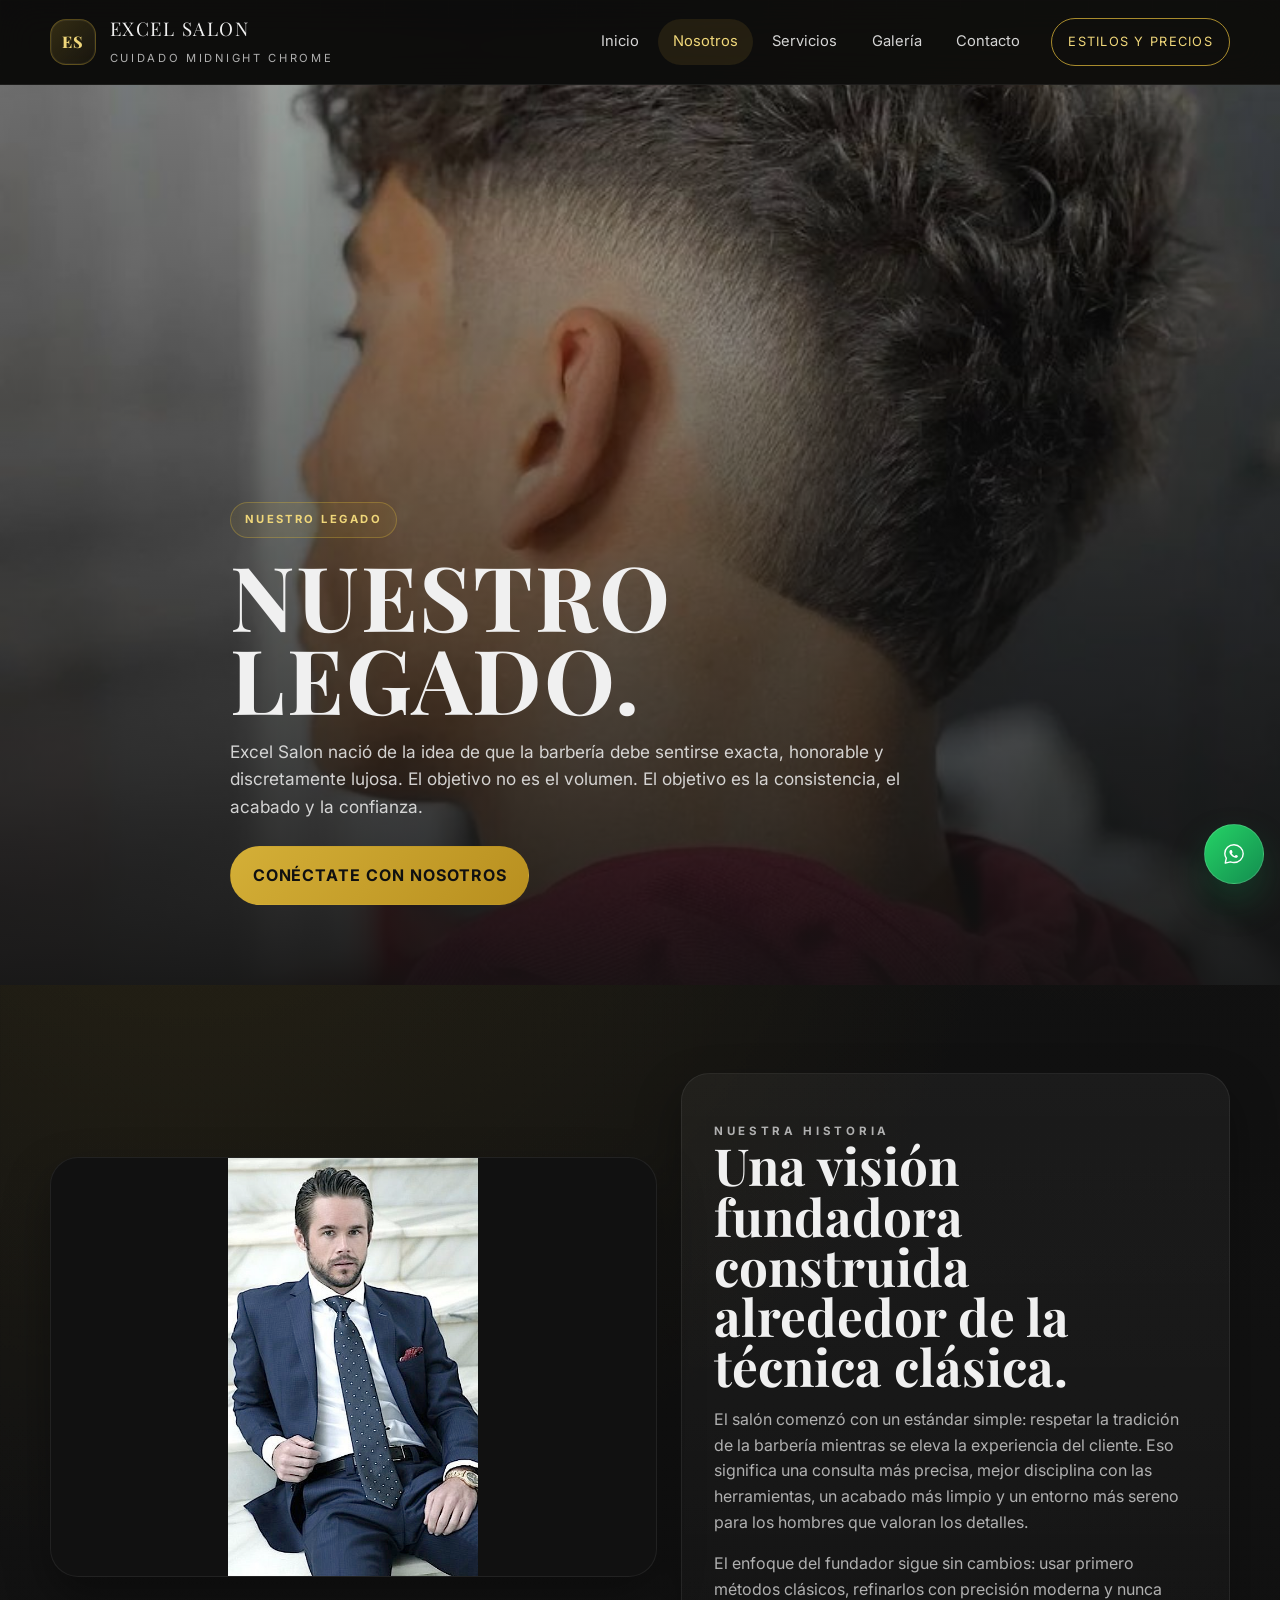
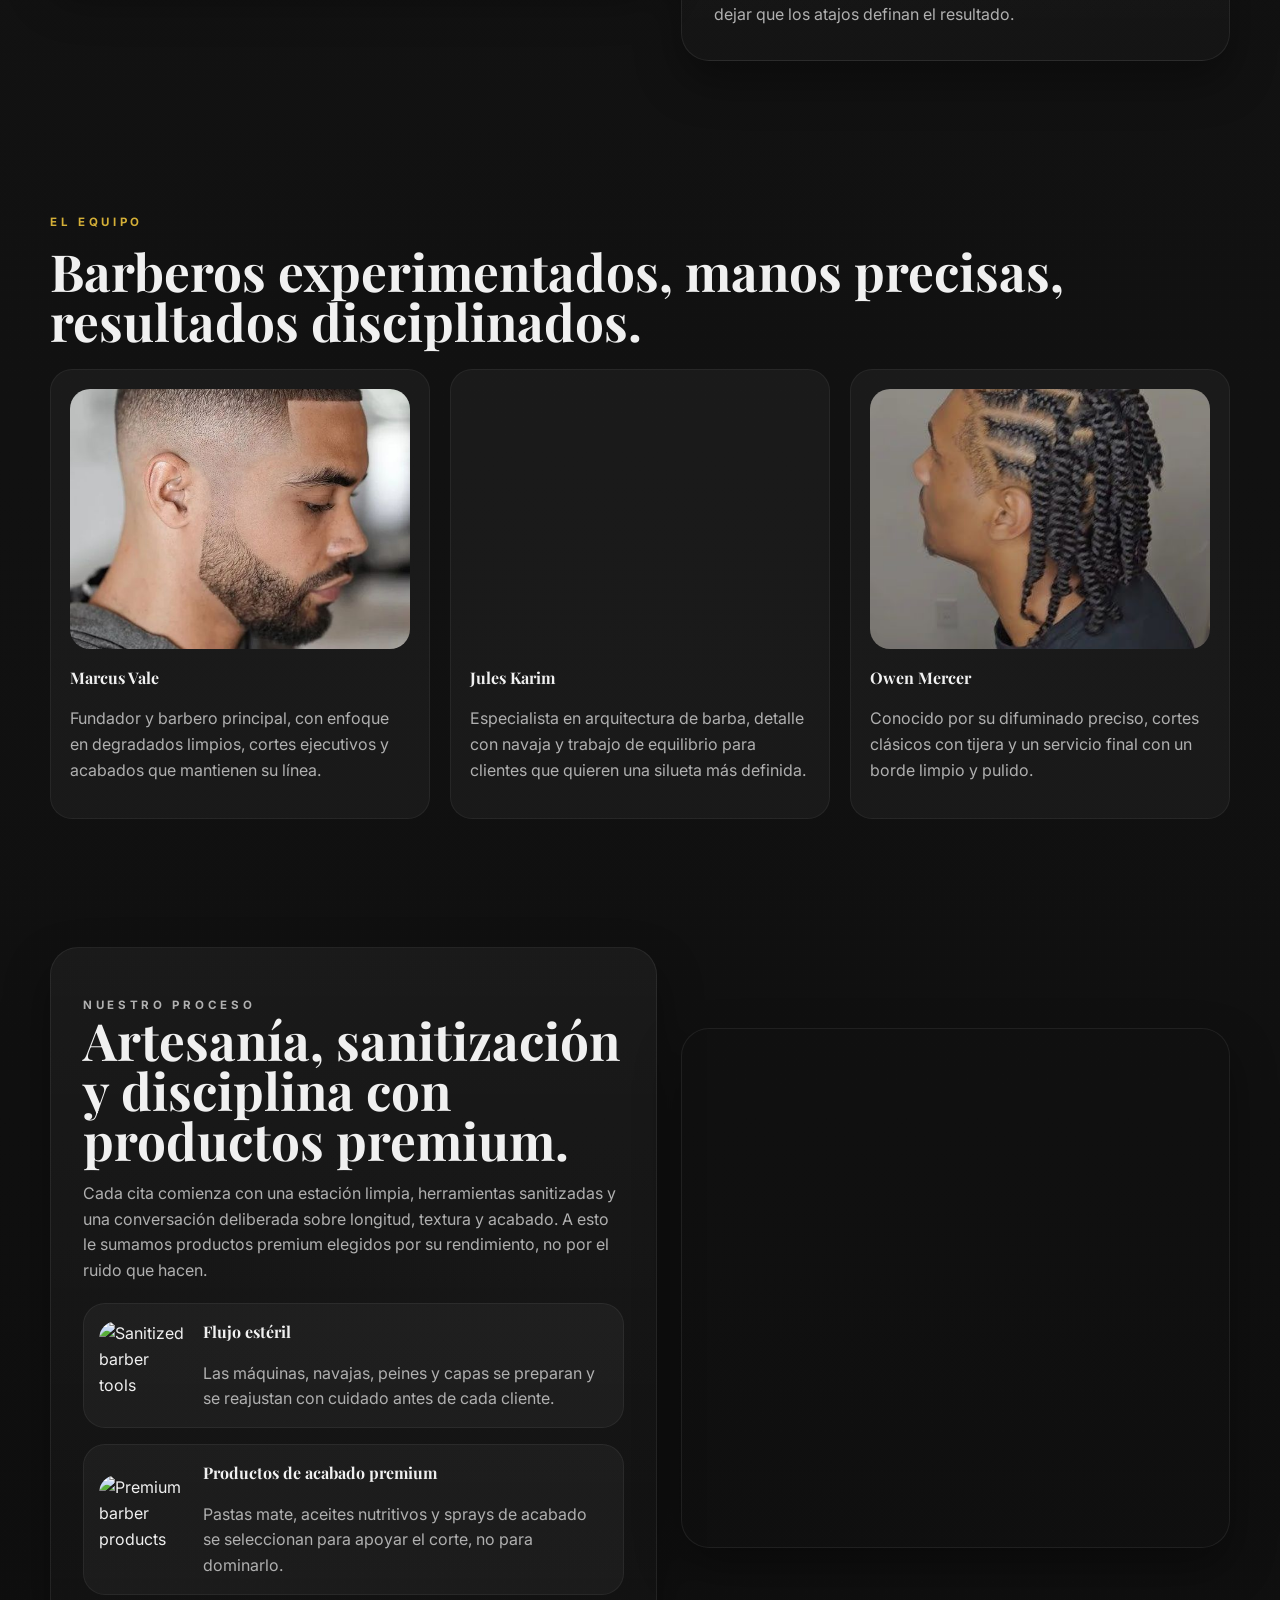
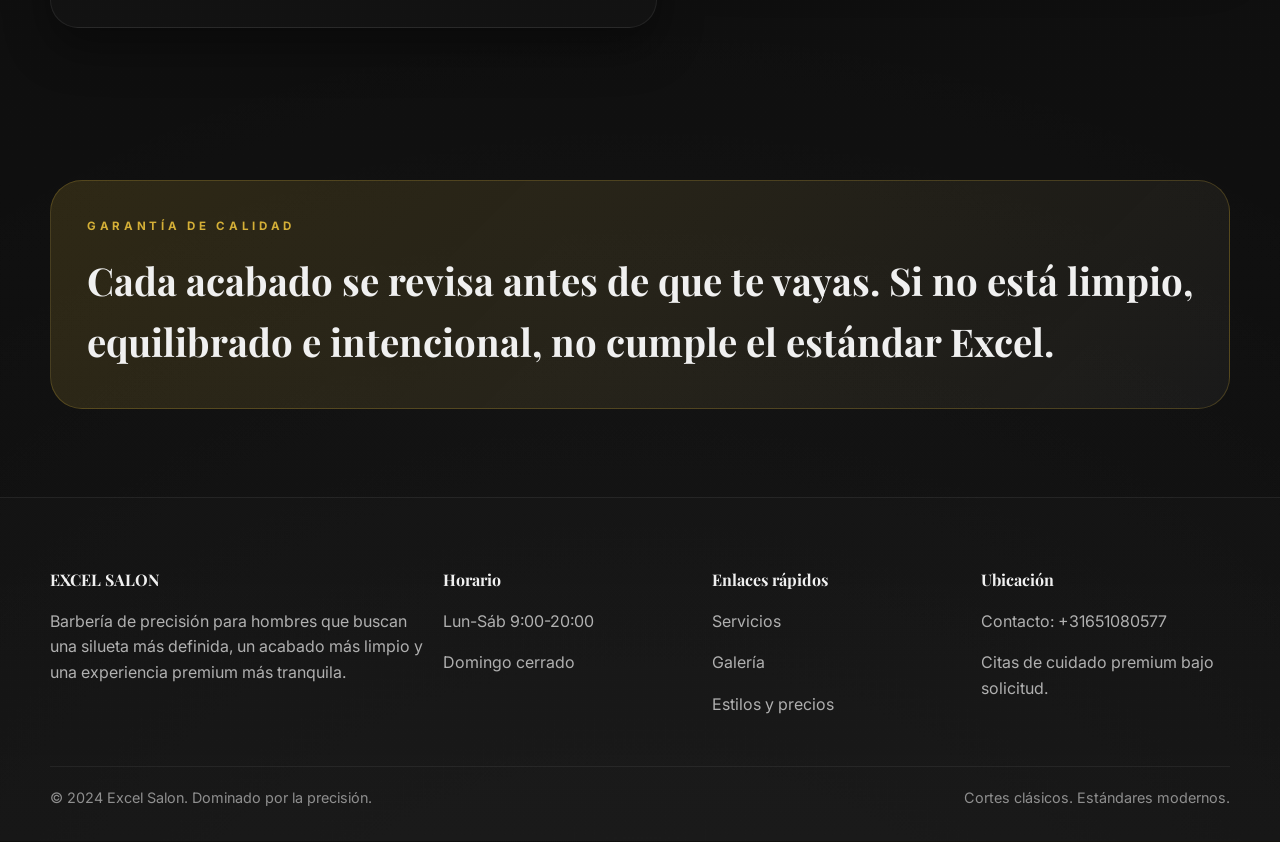
==== commit 564b7d53: "Language Update" ====
--- a/about.html
+++ b/about.html
@@ -15,11 +15,11 @@
     <section class="hero">
       <div class="hero-media" style="background-image:url('img/mens-28.jpg');"></div>
       <div class="container hero-copy reveal">
-        <span class="hero-eyebrow">Our Legacy</span>
-        <h1 class="hero-title">OUR LEGACY.</h1>
-        <p>Excel Salon was built on the belief that barbering should feel exact, honorable, and quietly luxurious. The goal is not volume. The goal is consistency, finish, and trust.</p>
+        <span class="hero-eyebrow">Nuestro legado</span>
+        <h1 class="hero-title">NUESTRO LEGADO.</h1>
+        <p>Excel Salon nació de la idea de que la barbería debe sentirse exacta, honorable y discretamente lujosa. El objetivo no es el volumen. El objetivo es la consistencia, el acabado y la confianza.</p>
         <div class="hero-actions">
-          <a class="btn btn-primary" href="contact.html">Connect With Us</a>
+          <a class="btn btn-primary" href="contact.html">Conéctate con nosotros</a>
         </div>
       </div>
     </section>
@@ -28,33 +28,33 @@
       <div class="container split">
         <div class="panel card-media" style="background-image:url('img/founder.jpg'); background-size:contain; background-repeat:no-repeat; background-position:center top; background-color:#111; min-height:420px;"></div>
         <div class="copy-block panel">
-          <p class="section-kicker">Our Story</p>
-          <h2 class="section-title">A founder vision built around classic technique.</h2>
-          <p>The salon began with a simple standard: respect the tradition of barbering while elevating the client experience. That means sharper consultation, better tool discipline, cleaner finishing, and a more composed environment for men who care about the details.</p>
-          <p>The founder's approach remains unchanged: use classic methods first, refine them with modern precision, and never let shortcuts define the result.</p>
+          <p class="section-kicker">Nuestra historia</p>
+          <h2 class="section-title">Una visión fundadora construida alrededor de la técnica clásica.</h2>
+          <p>El salón comenzó con un estándar simple: respetar la tradición de la barbería mientras se eleva la experiencia del cliente. Eso significa una consulta más precisa, mejor disciplina con las herramientas, un acabado más limpio y un entorno más sereno para los hombres que valoran los detalles.</p>
+          <p>El enfoque del fundador sigue sin cambios: usar primero métodos clásicos, refinarlos con precisión moderna y nunca dejar que los atajos definan el resultado.</p>
         </div>
       </div>
     </section>
 
     <section class="section compact reveal">
       <div class="container">
-        <p class="section-kicker">The Team</p>
-        <h2 class="section-title">Experienced barbers, measured hands, disciplined results.</h2>
+        <p class="section-kicker">El equipo</p>
+        <h2 class="section-title">Barberos experimentados, manos precisas, resultados disciplinados.</h2>
         <div class="grid-3" style="margin-top:1.4rem;">
           <article class="team-card">
             <div class="team-avatar" style="background-image:url('img/mens-11.jpg');"></div>
             <h4>Marcus Vale</h4>
-            <p>Founder and lead barber with a focus on clean fades, business cuts, and finish work that holds its line.</p>
+            <p>Fundador y barbero principal, con enfoque en degradados limpios, cortes ejecutivos y acabados que mantienen su línea.</p>
           </article>
           <article class="team-card">
             <div class="team-avatar" style="background-image:url('https://images.unsplash.com/photo-1519085360753-af0119f7cbe7?auto=format&fit=crop&w=1000&q=80');"></div>
             <h4>Jules Karim</h4>
-            <p>Specialist in beard architecture, razor detailing, and balance work for clients who want a sharper silhouette.</p>
+            <p>Especialista en arquitectura de barba, detalle con navaja y trabajo de equilibrio para clientes que quieren una silueta más definida.</p>
           </article>
           <article class="team-card">
             <div class="team-avatar" style="background-image:url('img/mens-25.jpg');"></div>
             <h4>Owen Mercer</h4>
-            <p>Known for precision blending, classic scissor cuts, and finishing service with a clean, polished edge.</p>
+            <p>Conocido por su difuminado preciso, cortes clásicos con tijera y un servicio final con un borde limpio y pulido.</p>
           </article>
         </div>
       </div>
@@ -63,22 +63,22 @@
     <section class="section compact reveal">
       <div class="container split">
         <div class="copy-block panel">
-          <p class="section-kicker">Our Process</p>
-          <h2 class="section-title">Craftsmanship, sanitation, and premium product discipline.</h2>
-          <p>Every appointment begins with a clean station, sanitized tools, and a deliberate conversation about length, texture, and finish. We pair this with premium grooming products chosen for performance rather than noise.</p>
+          <p class="section-kicker">Nuestro proceso</p>
+          <h2 class="section-title">Artesanía, sanitización y disciplina con productos premium.</h2>
+          <p>Cada cita comienza con una estación limpia, herramientas sanitizadas y una conversación deliberada sobre longitud, textura y acabado. A esto le sumamos productos premium elegidos por su rendimiento, no por el ruido que hacen.</p>
           <div class="feature-list" style="margin-top:1.2rem;">
             <div class="feature-item">
               <img class="feature-thumb" src="https://images.unsplash.com/photo-1624747006121-5e0c1b5b78c7?auto=format&fit=crop&w=500&q=80" alt="Sanitized barber tools">
               <div>
-                <h4>Sterile workflow</h4>
-                <p>Clippers, razors, combs, and capes are prepared and reset with care before each client.</p>
+                <h4>Flujo estéril</h4>
+                <p>Las máquinas, navajas, peines y capas se preparan y se reajustan con cuidado antes de cada cliente.</p>
               </div>
             </div>
             <div class="feature-item">
               <img class="feature-thumb" src="https://images.unsplash.com/photo-1582095133179-bfd08e2fc6b3?auto=format&fit=crop&w=500&q=80" alt="Premium barber products">
               <div>
-                <h4>Premium finish products</h4>
-                <p>Matte pastes, nourishing oils, and finishing sprays are selected to support the cut, not overpower it.</p>
+                <h4>Productos de acabado premium</h4>
+                <p>Pastas mate, aceites nutritivos y sprays de acabado se seleccionan para apoyar el corte, no para dominarlo.</p>
               </div>
             </div>
           </div>
@@ -89,8 +89,8 @@
 
     <section class="section reveal">
       <div class="container cta-banner">
-        <p class="section-kicker">Quality Guarantee</p>
-        <h2>Every finish is checked before you leave. If it is not clean, balanced, and intentional, it is not Excel standard.</h2>
+        <p class="section-kicker">Garantía de calidad</p>
+        <h2>Cada acabado se revisa antes de que te vayas. Si no está limpio, equilibrado e intencional, no cumple el estándar Excel.</h2>
       </div>
     </section>
   </main>
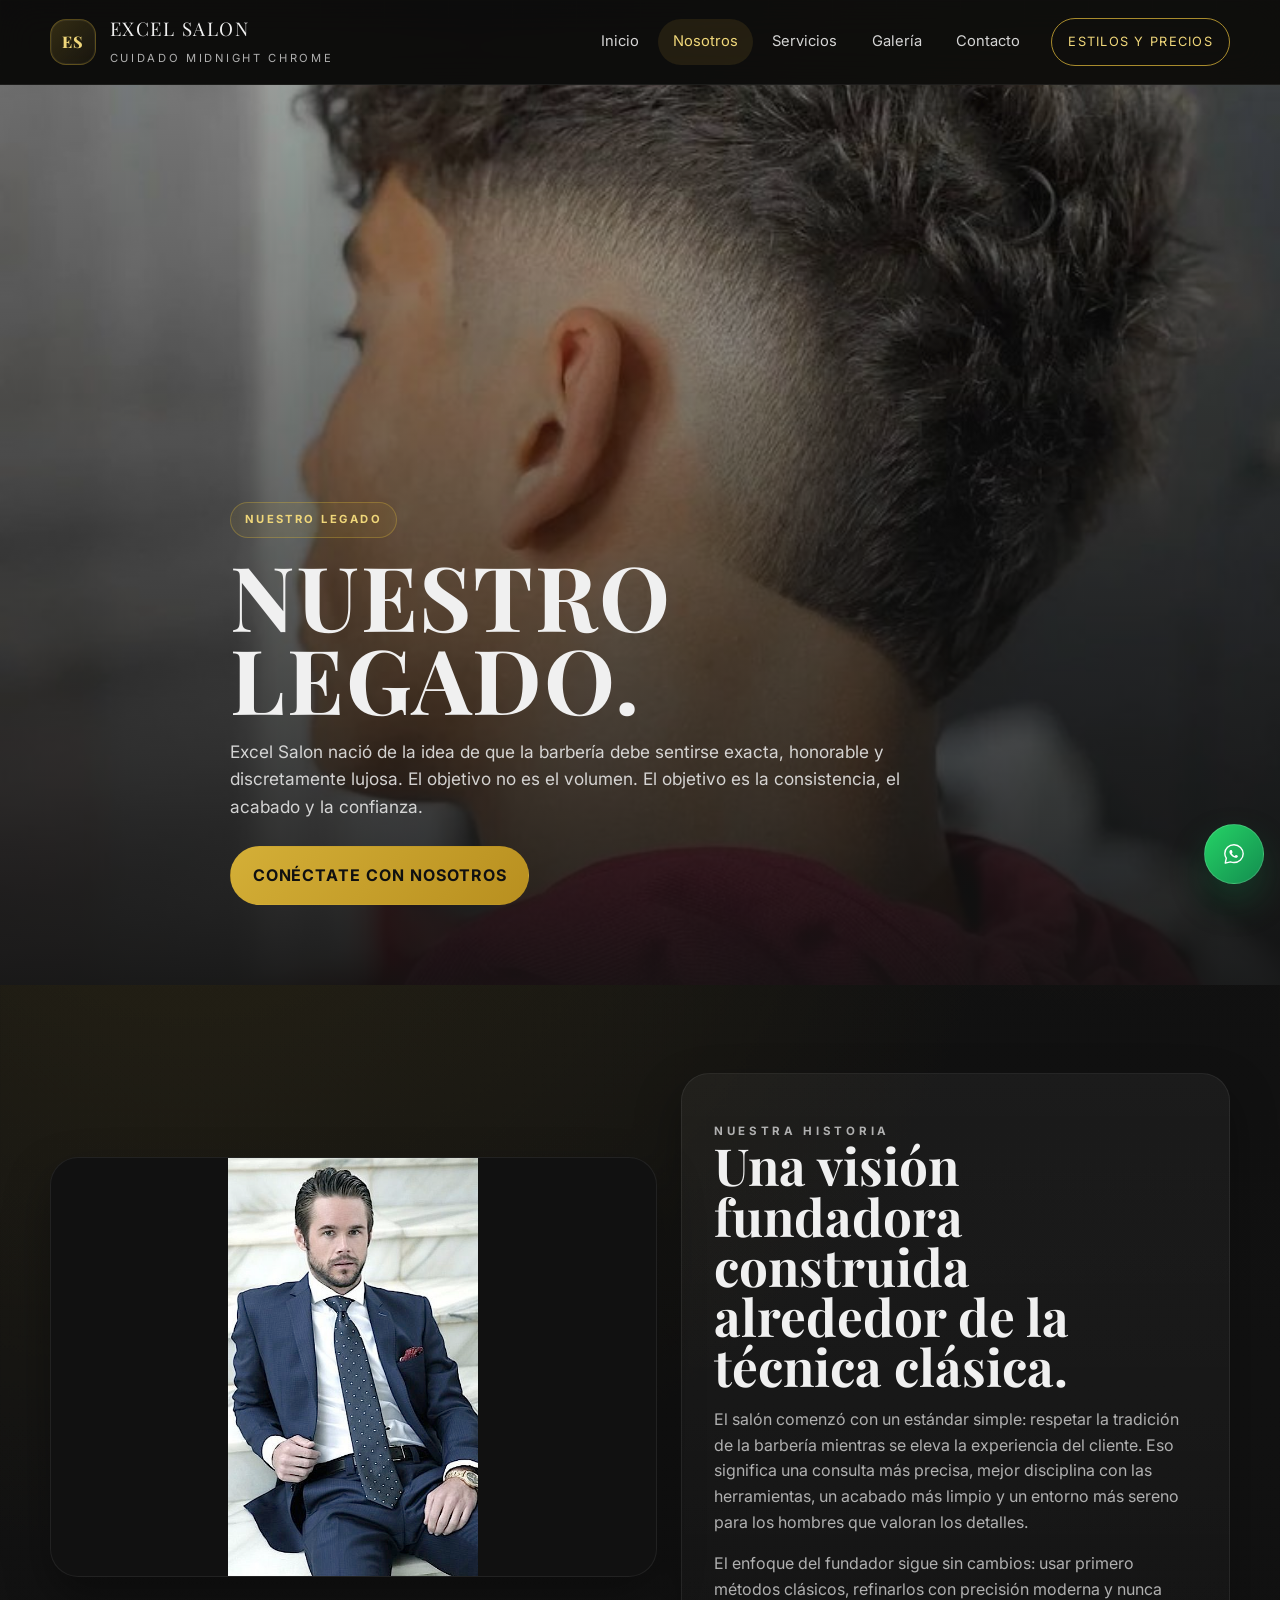
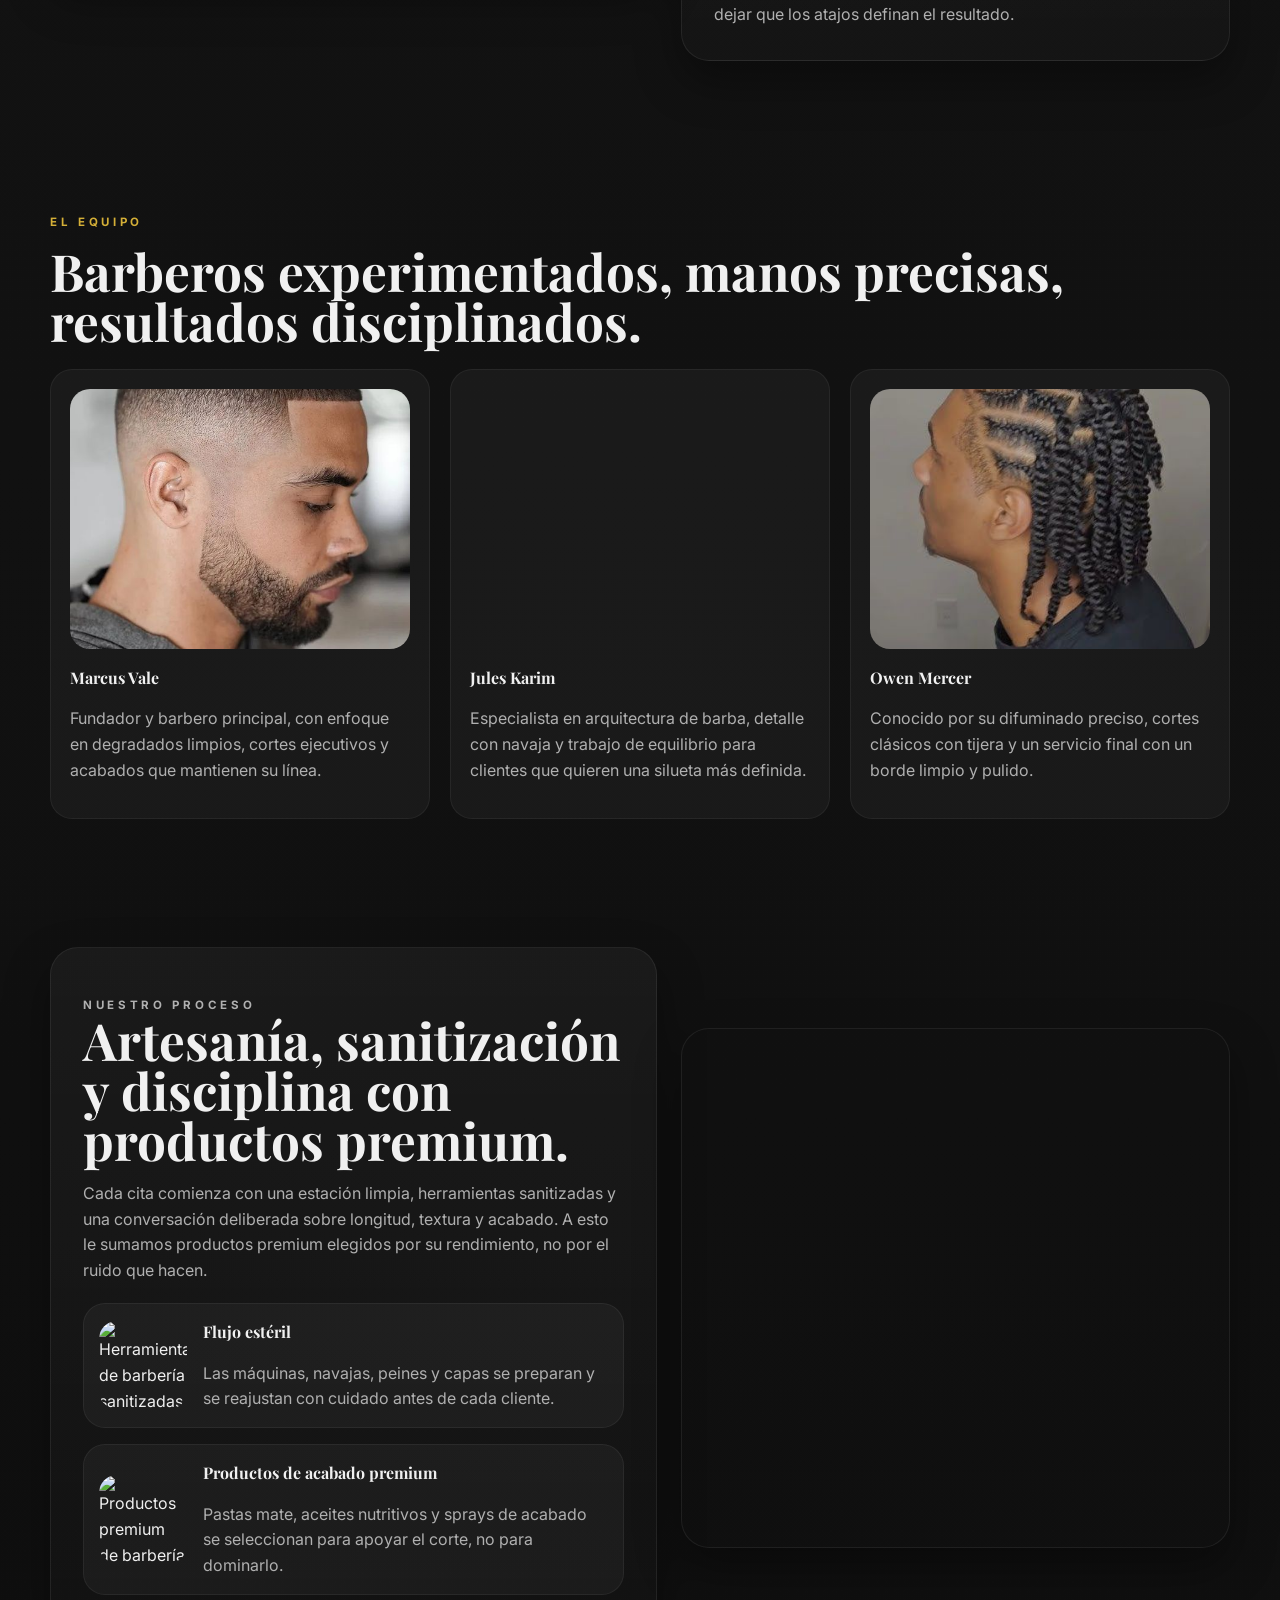
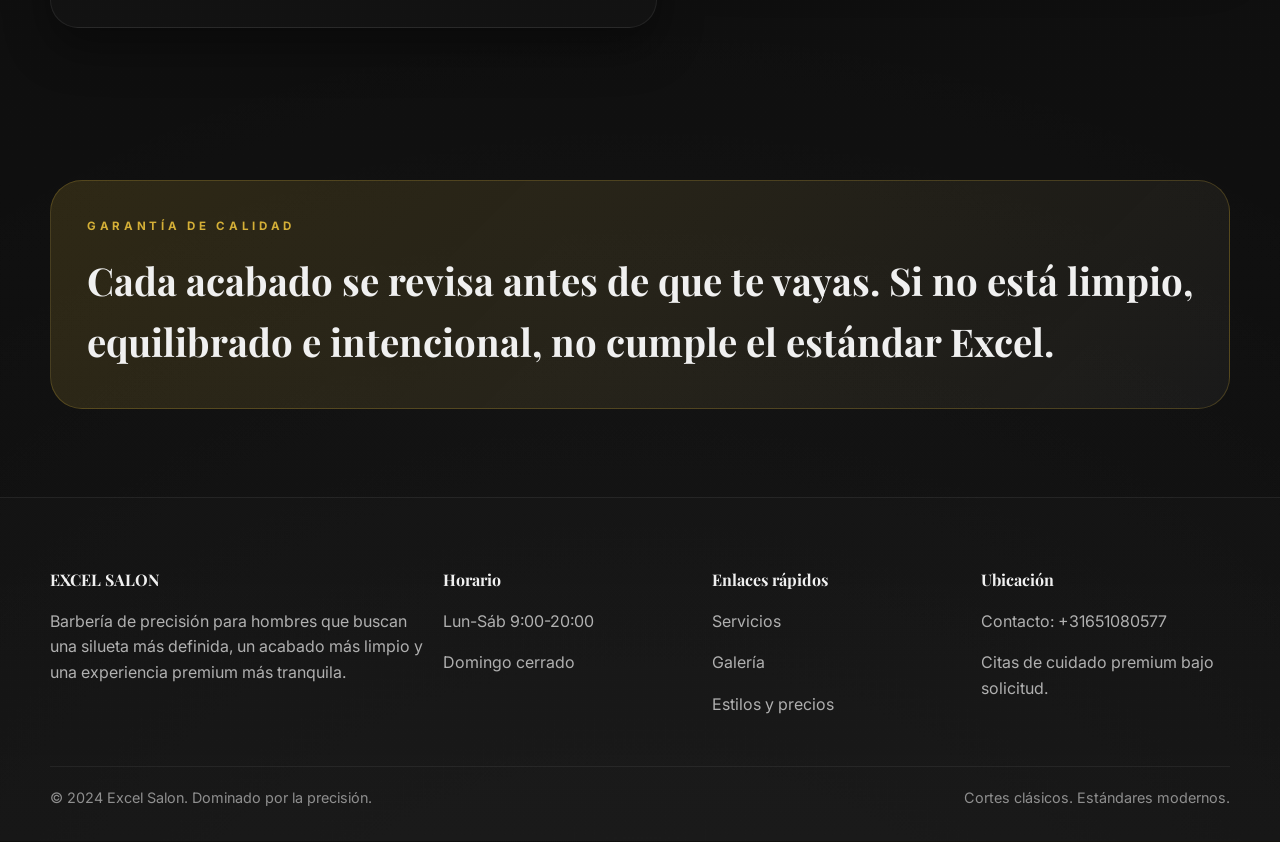
==== commit 902d0950: "Language update" ====
--- a/about.html
+++ b/about.html
@@ -3,8 +3,8 @@
 <head>
   <meta charset="utf-8">
   <meta name="viewport" content="width=device-width, initial-scale=1">
-  <meta name="description" content="Learn the story, standards, and team behind Excel Salon.">
-  <title>Excel Salon | About Us</title>
+  <meta name="description" content="Conoce la historia, los estándares y el equipo detrás de Excel Salon.">
+  <title>Excel Salon | Nosotros</title>
   <link rel="stylesheet" href="styles.css">
 </head>
 <body>
@@ -68,14 +68,14 @@
           <p>Cada cita comienza con una estación limpia, herramientas sanitizadas y una conversación deliberada sobre longitud, textura y acabado. A esto le sumamos productos premium elegidos por su rendimiento, no por el ruido que hacen.</p>
           <div class="feature-list" style="margin-top:1.2rem;">
             <div class="feature-item">
-              <img class="feature-thumb" src="https://images.unsplash.com/photo-1624747006121-5e0c1b5b78c7?auto=format&fit=crop&w=500&q=80" alt="Sanitized barber tools">
+              <img class="feature-thumb" src="https://images.unsplash.com/photo-1624747006121-5e0c1b5b78c7?auto=format&fit=crop&w=500&q=80" alt="Herramientas de barbería sanitizadas">
               <div>
                 <h4>Flujo estéril</h4>
                 <p>Las máquinas, navajas, peines y capas se preparan y se reajustan con cuidado antes de cada cliente.</p>
               </div>
             </div>
             <div class="feature-item">
-              <img class="feature-thumb" src="https://images.unsplash.com/photo-1582095133179-bfd08e2fc6b3?auto=format&fit=crop&w=500&q=80" alt="Premium barber products">
+              <img class="feature-thumb" src="https://images.unsplash.com/photo-1582095133179-bfd08e2fc6b3?auto=format&fit=crop&w=500&q=80" alt="Productos premium de barbería">
               <div>
                 <h4>Productos de acabado premium</h4>
                 <p>Pastas mate, aceites nutritivos y sprays de acabado se seleccionan para apoyar el corte, no para dominarlo.</p>
